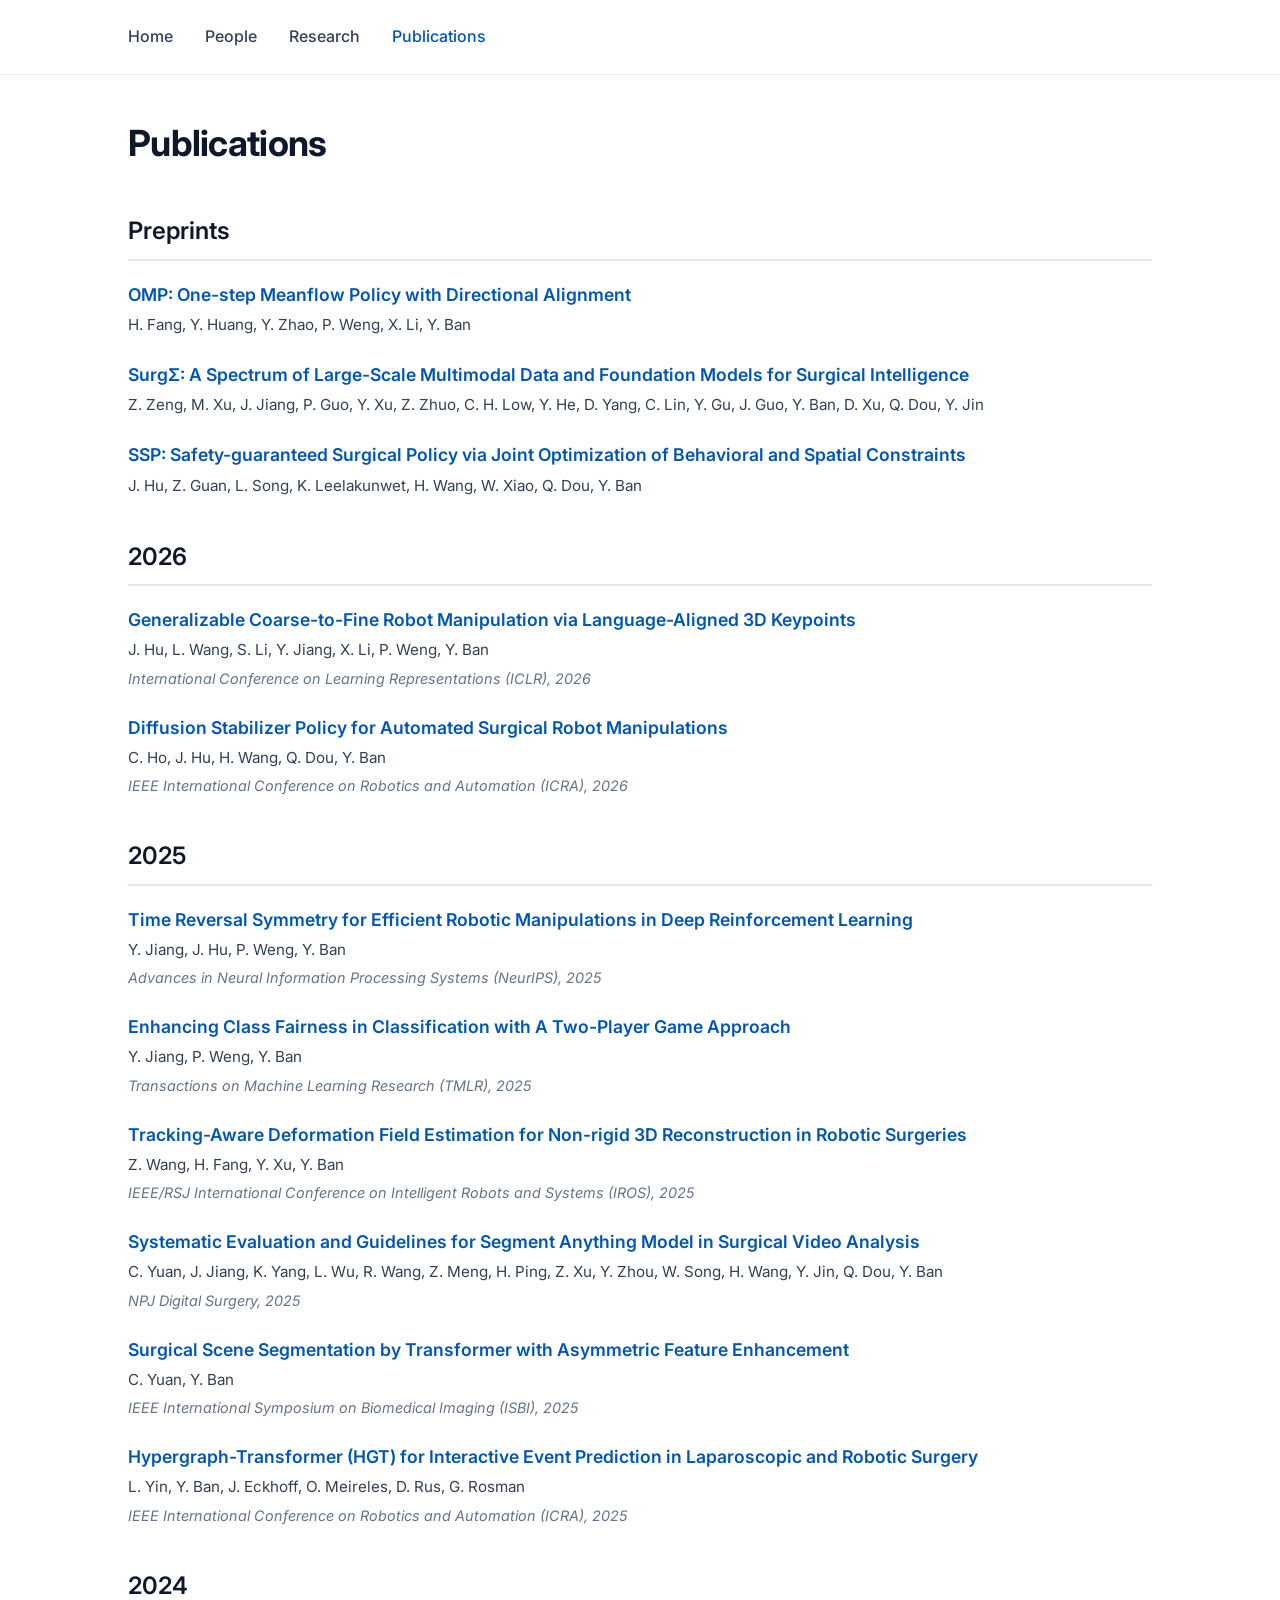
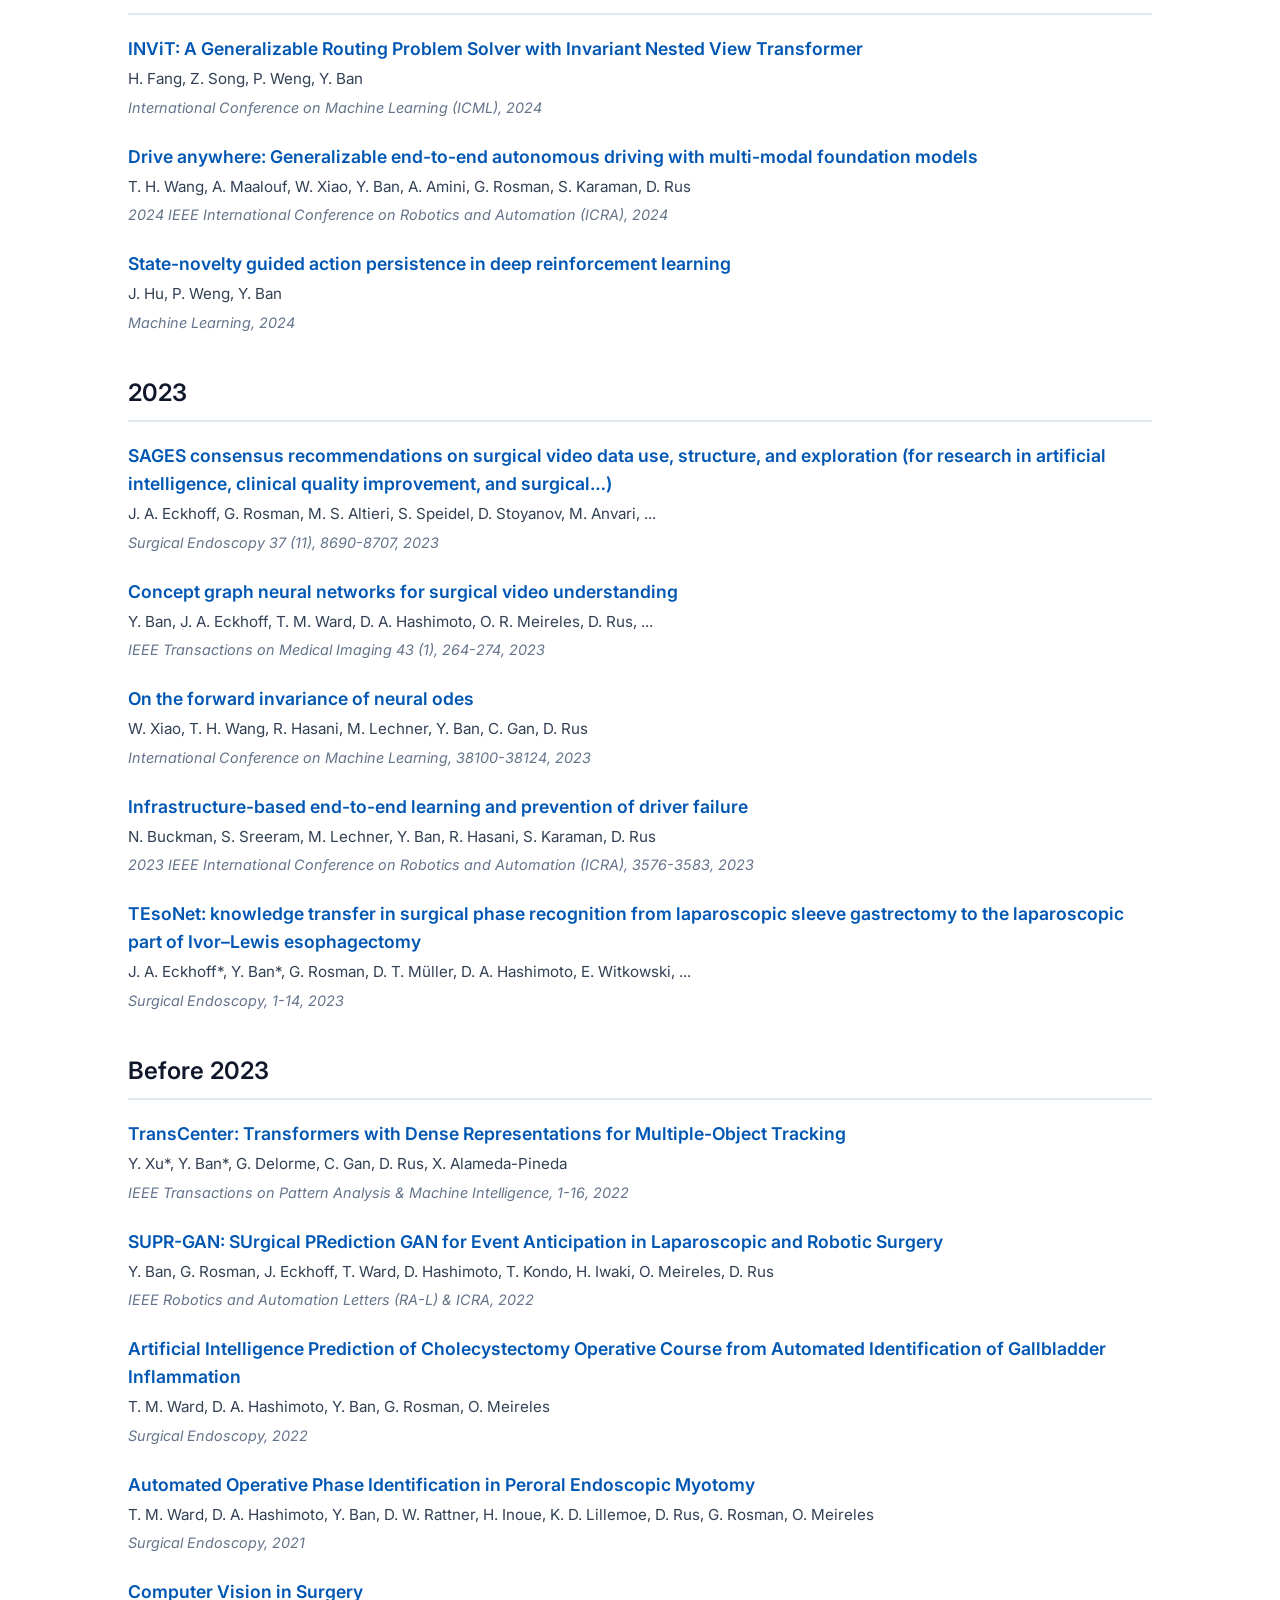
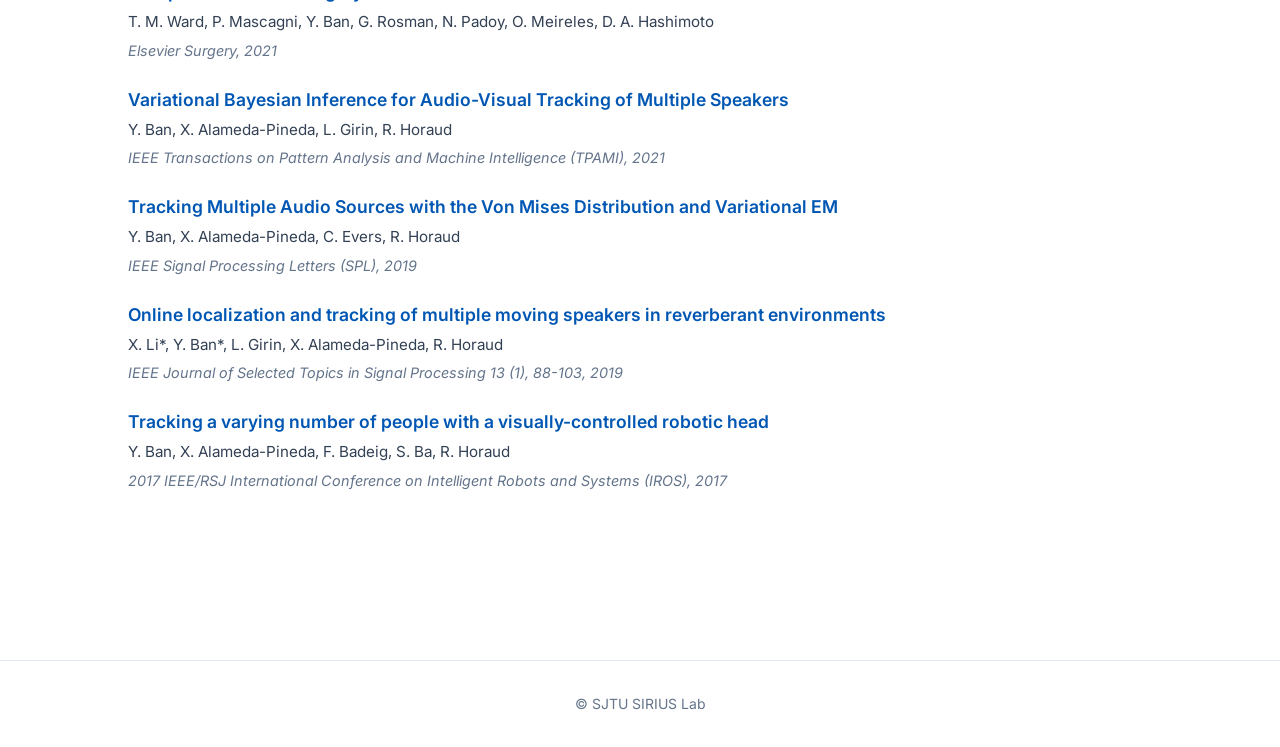
==== publications.html @ 18f955bd "Update lab blurb; move TMLR and IROS papers to 2025 on publications page Made-with: Cursor" ====
<!doctype html>
<html lang="en">
  <head>
    <meta charset="UTF-8" />
    <title>Publications - SIRIUS Lab</title>
    <meta name="viewport" content="width=device-width, initial-scale=1.0" />
    <link rel="icon" type="image/png" href="images/lab_logo.png" />
    <link rel="stylesheet" href="styles.css" />
  </head>
  <body>
    <nav>
      <div class="nav-container">
        <a href="index.html">Home</a>
        <a href="people.html">People</a>
        <a href="index.html#research">Research</a>
        <a href="publications.html" class="active">Publications</a>
      </div>
    </nav>
    <div class="container">
      <h1>Publications</h1>
      
      <h2>Preprints</h2>
      <div class="preprints-list">
        <div class="publication">
          <div class="publication-title"><a href="https://kasumigaoka-utaha.github.io/OMP_web/" target="_blank">OMP: One-step Meanflow Policy with Directional Alignment</a></div>
          <div class="publication-authors">H. Fang, Y. Huang, Y. Zhao, P. Weng, X. Li, Y. Ban</div>
        </div>
        <div class="publication">
          <div class="publication-title"><a href="https://surgsigma.github.io" target="_blank">SurgΣ: A Spectrum of Large-Scale Multimodal Data and Foundation Models for Surgical Intelligence</a></div>
          <div class="publication-authors">Z. Zeng, M. Xu, J. Jiang, P. Guo, Y. Xu, Z. Zhuo, C. H. Low, Y. He, D. Yang, C. Lin, Y. Gu, J. Guo, Y. Ban, D. Xu, Q. Dou, Y. Jin</div>
        </div>
        <div class="publication">
          <div class="publication-title"><a href="https://arxiv.org/abs/2603.07032" target="_blank">SSP: Safety-guaranteed Surgical Policy via Joint Optimization of Behavioral and Spatial Constraints</a></div>
          <div class="publication-authors">J. Hu, Z. Guan, L. Song, K. Leelakunwet, H. Wang, W. Xiao, Q. Dou, Y. Ban</div>
        </div>
        <!--
        <div class="publication">
          <div class="publication-title"><a href="https://scholar.google.com/citations?view_op=view_citation&hl=en&user=4EXokwkAAAAJ&citation_for_view=4EXokwkAAAAJ:YFjsv_pBGBYC" target="_blank">Temporal Propagation of Asymmetric Feature Pyramid for Surgical Scene Segmentation</a></div>
          <div class="publication-authors">C. Yuan, Y. Ban</div>
        </div>
        -->
        <!--
        <div class="publication">
          <div class="publication-title"><a href="https://scholar.google.com/citations?view_op=view_citation&hl=en&user=4EXokwkAAAAJ&citation_for_view=4EXokwkAAAAJ:NMxIlDl6LWMC" target="_blank">Tracking-Aware Deformation Field Estimation for Non-rigid 3D Reconstruction in Robotic Surgeries</a></div>
          <div class="publication-authors">Z. Wang, H. Fang, Y. Xu, Y. Ban</div>
        </div>
        -->
        <!--
        <div class="publication">
          <div class="publication-title"><a href="https://scholar.google.com/citations?view_op=view_citation&hl=en&user=4EXokwkAAAAJ&citation_for_view=4EXokwkAAAAJ:JV2RwH3_ST0C" target="_blank">Is Segment Anything Model 2 All You Need for Surgery Video Segmentation? A Systematic Evaluation</a></div>
          <div class="publication-authors">C. Yuan, J. Jiang, K. Yang, L. Wu, R. Wang, Z. Meng, H. Ping, Z. Xu, Y. Zhou, Y. Ban</div>
        </div>
        -->
        <!--
        <div class="publication">
          <div class="publication-title"><a href="https://scholar.google.com/citations?view_op=view_citation&hl=en&user=4EXokwkAAAAJ&citation_for_view=4EXokwkAAAAJ:k_IJM867U9cC" target="_blank">Enhancing Class Fairness in Classification with A Two-Player Game Approach</a></div>
          <div class="publication-authors">Y. Jiang, P. Weng, Y. Ban</div>
        </div>
        -->
      </div>
      <h2>2026</h2>
      <div class="publication">
        <div class="publication-title"><a href="https://arxiv.org/abs/2509.23575" target="_blank">Generalizable Coarse-to-Fine Robot Manipulation via Language-Aligned 3D Keypoints</a></div>
        <div class="publication-authors">J. Hu, L. Wang, S. Li, Y. Jiang, X. Li, P. Weng, Y. Ban</div>
        <div class="publication-venue">International Conference on Learning Representations (ICLR), 2026</div>
      </div>
      <div class="publication">
        <div class="publication-title"><a href="https://scholar.google.com/citations?view_op=view_citation&hl=en&user=4EXokwkAAAAJ&citation_for_view=4EXokwkAAAAJ:hMod-77fHWUC" target="_blank">Diffusion Stabilizer Policy for Automated Surgical Robot Manipulations</a></div>
        <div class="publication-authors">C. Ho, J. Hu, H. Wang, Q. Dou, Y. Ban</div>
        <div class="publication-venue">IEEE International Conference on Robotics and Automation (ICRA), 2026</div>
      </div>
      <h2>2025</h2>
      <div class="publication">
        <div class="publication-title"><a href="https://scholar.google.com/citations?view_op=view_citation&hl=en&user=4EXokwkAAAAJ&citation_for_view=4EXokwkAAAAJ:BqipwSGYUEgC" target="_blank">Time Reversal Symmetry for Efficient Robotic Manipulations in Deep Reinforcement Learning</a></div>
        <div class="publication-authors">Y. Jiang, J. Hu, P. Weng, Y. Ban</div>
        <div class="publication-venue">Advances in Neural Information Processing Systems (NeurIPS), 2025</div>
      </div>
      <div class="publication">
        <div class="publication-title"><a href="https://scholar.google.com/citations?view_op=view_citation&hl=en&user=4EXokwkAAAAJ&citation_for_view=4EXokwkAAAAJ:k_IJM867U9cC" target="_blank">Enhancing Class Fairness in Classification with A Two-Player Game Approach</a></div>
        <div class="publication-authors">Y. Jiang, P. Weng, Y. Ban</div>
        <div class="publication-venue">Transactions on Machine Learning Research (TMLR), 2025</div>
      </div>
      <div class="publication">
        <div class="publication-title"><a href="https://scholar.google.com/citations?view_op=view_citation&hl=en&user=4EXokwkAAAAJ&citation_for_view=4EXokwkAAAAJ:NMxIlDl6LWMC" target="_blank">Tracking-Aware Deformation Field Estimation for Non-rigid 3D Reconstruction in Robotic Surgeries</a></div>
        <div class="publication-authors">Z. Wang, H. Fang, Y. Xu, Y. Ban</div>
        <div class="publication-venue">IEEE/RSJ International Conference on Intelligent Robots and Systems (IROS), 2025</div>
      </div>
      <div class="publication">
        <div class="publication-title"><a href="https://arxiv.org/abs/2501.00525" target="_blank">Systematic Evaluation and Guidelines for Segment Anything Model in Surgical Video Analysis</a></div>
        <div class="publication-authors">C. Yuan, J. Jiang, K. Yang, L. Wu, R. Wang, Z. Meng, H. Ping, Z. Xu, Y. Zhou, W. Song, H. Wang, Y. Jin, Q. Dou, Y. Ban</div>
        <div class="publication-venue">NPJ Digital Surgery, 2025</div>
      </div>
      <div class="publication">
        <div class="publication-title"><a href="https://scholar.google.com/citations?view_op=view_citation&hl=en&user=4EXokwkAAAAJ&citation_for_view=4EXokwkAAAAJ:M3NEmzRMIkIC" target="_blank">Surgical Scene Segmentation by Transformer with Asymmetric Feature Enhancement</a></div>
        <div class="publication-authors">C. Yuan, Y. Ban</div>
        <div class="publication-venue">IEEE International Symposium on Biomedical Imaging (ISBI), 2025</div>
      </div>
      <div class="publication">
        <div class="publication-title"><a href="https://scholar.google.com/citations?view_op=view_citation&hl=en&user=4EXokwkAAAAJ&citation_for_view=4EXokwkAAAAJ:bEWYMUwI8FkC" target="_blank">Hypergraph-Transformer (HGT) for Interactive Event Prediction in Laparoscopic and Robotic Surgery</a></div>
        <div class="publication-authors">L. Yin, Y. Ban, J. Eckhoff, O. Meireles, D. Rus, G. Rosman</div>
        <div class="publication-venue">IEEE International Conference on Robotics and Automation (ICRA), 2025</div>
      </div>
      <h2>2024</h2>
      <div class="publication">
        <div class="publication-title"><a href="https://scholar.google.com/citations?view_op=view_citation&hl=en&user=4EXokwkAAAAJ&citation_for_view=4EXokwkAAAAJ:TFP_iSt0sucC" target="_blank">INViT: A Generalizable Routing Problem Solver with Invariant Nested View Transformer</a></div>
        <div class="publication-authors">H. Fang, Z. Song, P. Weng, Y. Ban</div>
        <div class="publication-venue">International Conference on Machine Learning (ICML), 2024</div>
      </div>
      <div class="publication">
        <div class="publication-title"><a href="https://scholar.google.com/citations?view_op=view_citation&hl=en&user=4EXokwkAAAAJ&citation_for_view=4EXokwkAAAAJ:r0BpntZqJG4C" target="_blank">Drive anywhere: Generalizable end-to-end autonomous driving with multi-modal foundation models</a></div>
        <div class="publication-authors">T. H. Wang, A. Maalouf, W. Xiao, Y. Ban, A. Amini, G. Rosman, S. Karaman, D. Rus</div>
        <div class="publication-venue">2024 IEEE International Conference on Robotics and Automation (ICRA), 2024</div>
      </div>
      <div class="publication">
        <div class="publication-title"><a href="https://link.springer.com/article/10.1007/s10994-024-06675-z" target="_blank">State-novelty guided action persistence in deep reinforcement learning</a></div>
        <div class="publication-authors">J. Hu, P. Weng, Y. Ban</div>
        <div class="publication-venue">Machine Learning, 2024</div>
      </div>
      <h2>2023</h2>
      <div class="publication">
        <div class="publication-title"><a href="https://scholar.google.com/citations?view_op=view_citation&hl=en&user=4EXokwkAAAAJ&citation_for_view=4EXokwkAAAAJ:RHpTSmoSYBkC" target="_blank">SAGES consensus recommendations on surgical video data use, structure, and exploration (for research in artificial intelligence, clinical quality improvement, and surgical…)</a></div>
        <div class="publication-authors">J. A. Eckhoff, G. Rosman, M. S. Altieri, S. Speidel, D. Stoyanov, M. Anvari, ...</div>
        <div class="publication-venue">Surgical Endoscopy 37 (11), 8690-8707, 2023</div>
      </div>
      <div class="publication">
        <div class="publication-title"><a href="https://scholar.google.com/citations?view_op=view_citation&hl=en&user=4EXokwkAAAAJ&citation_for_view=4EXokwkAAAAJ:7PzlFSSx8tAC" target="_blank">Concept graph neural networks for surgical video understanding</a></div>
        <div class="publication-authors">Y. Ban, J. A. Eckhoff, T. M. Ward, D. A. Hashimoto, O. R. Meireles, D. Rus, ...</div>
        <div class="publication-venue">IEEE Transactions on Medical Imaging 43 (1), 264-274, 2023</div>
      </div>
      <div class="publication">
        <div class="publication-title"><a href="https://scholar.google.com/citations?view_op=view_citation&hl=en&user=4EXokwkAAAAJ&citation_for_view=4EXokwkAAAAJ:_Qo2XoVZTnwC" target="_blank">On the forward invariance of neural odes</a></div>
        <div class="publication-authors">W. Xiao, T. H. Wang, R. Hasani, M. Lechner, Y. Ban, C. Gan, D. Rus</div>
        <div class="publication-venue">International Conference on Machine Learning, 38100-38124, 2023</div>
      </div>
      <div class="publication">
        <div class="publication-title"><a href="https://scholar.google.com/citations?view_op=view_citation&hl=en&user=4EXokwkAAAAJ&citation_for_view=4EXokwkAAAAJ:R3hNpaxXUhUC" target="_blank">Infrastructure-based end-to-end learning and prevention of driver failure</a></div>
        <div class="publication-authors">N. Buckman, S. Sreeram, M. Lechner, Y. Ban, R. Hasani, S. Karaman, D. Rus</div>
        <div class="publication-venue">2023 IEEE International Conference on Robotics and Automation (ICRA), 3576-3583, 2023</div>
      </div>
      <div class="publication">
        <div class="publication-title"><a href="https://scholar.google.com/citations?view_op=view_citation&hl=en&user=4EXokwkAAAAJ&citation_for_view=4EXokwkAAAAJ:e5wmG9Sq2KIC" target="_blank">TEsoNet: knowledge transfer in surgical phase recognition from laparoscopic sleeve gastrectomy to the laparoscopic part of Ivor–Lewis esophagectomy</a></div>
        <div class="publication-authors">J. A. Eckhoff*, Y. Ban*, G. Rosman, D. T. Müller, D. A. Hashimoto, E. Witkowski, ...</div>
        <div class="publication-venue">Surgical Endoscopy, 1-14, 2023</div>
      </div>
      <h2>Before 2023</h2>
      <div class="publication">
        <div class="publication-title"><a href="#">TransCenter: Transformers with Dense Representations for Multiple-Object Tracking</a></div>
        <div class="publication-authors">Y. Xu*, Y. Ban*, G. Delorme, C. Gan, D. Rus, X. Alameda-Pineda</div>
        <div class="publication-venue">IEEE Transactions on Pattern Analysis & Machine Intelligence, 1-16, 2022</div>
      </div>
      <div class="publication">
        <div class="publication-title"><a href="#">SUPR-GAN: SUrgical PRediction GAN for Event Anticipation in Laparoscopic and Robotic Surgery</a></div>
        <div class="publication-authors">Y. Ban, G. Rosman, J. Eckhoff, T. Ward, D. Hashimoto, T. Kondo, H. Iwaki, O. Meireles, D. Rus</div>
        <div class="publication-venue">IEEE Robotics and Automation Letters (RA-L) & ICRA, 2022</div>
      </div>
      <div class="publication">
        <div class="publication-title"><a href="#">Artificial Intelligence Prediction of Cholecystectomy Operative Course from Automated Identification of Gallbladder Inflammation</a></div>
        <div class="publication-authors">T. M. Ward, D. A. Hashimoto, Y. Ban, G. Rosman, O. Meireles</div>
        <div class="publication-venue">Surgical Endoscopy, 2022</div>
      </div>
      <div class="publication">
        <div class="publication-title"><a href="#">Automated Operative Phase Identification in Peroral Endoscopic Myotomy</a></div>
        <div class="publication-authors">T. M. Ward, D. A. Hashimoto, Y. Ban, D. W. Rattner, H. Inoue, K. D. Lillemoe, D. Rus, G. Rosman, O. Meireles</div>
        <div class="publication-venue">Surgical Endoscopy, 2021</div>
      </div>
      <div class="publication">
        <div class="publication-title"><a href="#">Computer Vision in Surgery</a></div>
        <div class="publication-authors">T. M. Ward, P. Mascagni, Y. Ban, G. Rosman, N. Padoy, O. Meireles, D. A. Hashimoto</div>
        <div class="publication-venue">Elsevier Surgery, 2021</div>
      </div>
      <div class="publication">
        <div class="publication-title"><a href="#">Variational Bayesian Inference for Audio-Visual Tracking of Multiple Speakers</a></div>
        <div class="publication-authors">Y. Ban, X. Alameda-Pineda, L. Girin, R. Horaud</div>
        <div class="publication-venue">IEEE Transactions on Pattern Analysis and Machine Intelligence (TPAMI), 2021</div>
      </div>
      <div class="publication">
        <div class="publication-title"><a href="#">Tracking Multiple Audio Sources with the Von Mises Distribution and Variational EM</a></div>
        <div class="publication-authors">Y. Ban, X. Alameda-Pineda, C. Evers, R. Horaud</div>
        <div class="publication-venue">IEEE Signal Processing Letters (SPL), 2019</div>
      </div>
      <div class="publication">
        <div class="publication-title"><a href="#">Online localization and tracking of multiple moving speakers in reverberant environments</a></div>
        <div class="publication-authors">X. Li*, Y. Ban*, L. Girin, X. Alameda-Pineda, R. Horaud</div>
        <div class="publication-venue">IEEE Journal of Selected Topics in Signal Processing 13 (1), 88-103, 2019</div>
      </div>
      <div class="publication">
        <div class="publication-title"><a href="#">Tracking a varying number of people with a visually-controlled robotic head</a></div>
        <div class="publication-authors">Y. Ban, X. Alameda-Pineda, F. Badeig, S. Ba, R. Horaud</div>
        <div class="publication-venue">2017 IEEE/RSJ International Conference on Intelligent Robots and Systems (IROS), 2017</div>
      </div>
    </div>
    <footer>
      © SJTU SIRIUS Lab
    </footer>
  </body>
</html>
---- styles.css ----
@import url('https://fonts.googleapis.com/css2?family=Inter:wght@300;400;500;600;700&display=swap');

:root {
  --primary-color: #0056b3;
  --text-main: #334155;
  --text-heading: #0f172a;
  --text-muted: #64748b;
  --bg-main: #ffffff;
  --bg-secondary: #f8fafc;
  --border-color: #e2e8f0;
}

body {
  font-family: 'Inter', -apple-system, BlinkMacSystemFont, 'Segoe UI', Roboto, Helvetica, Arial, sans-serif;
  background: var(--bg-main);
  color: var(--text-main);
  margin: 0;
  padding: 0;
  font-size: 16px;
  line-height: 1.6;
  -webkit-font-smoothing: antialiased;
}

.container {
  max-width: 1024px;
  margin: 0 auto;
  padding: 40px 24px 80px 24px;
}

/* Typography */
h1, h2, h3, h4 {
  color: var(--text-heading);
  margin-top: 0;
}

h1 {
  font-size: 2.25rem;
  font-weight: 700;
  margin-bottom: 0.5rem;
  letter-spacing: -0.02em;
}

h2 {
  font-size: 1.5rem;
  font-weight: 600;
  margin-top: 2.5rem;
  margin-bottom: 1.25rem;
  border-bottom: 2px solid var(--border-color);
  padding-bottom: 0.5rem;
}

a {
  color: var(--primary-color);
  text-decoration: none;
  transition: color 0.2s ease;
}

a:hover {
  color: #003d82;
  text-decoration: underline;
}

/* Navigation */
nav {
  background: rgba(255, 255, 255, 0.95);
  backdrop-filter: blur(8px);
  border-bottom: 1px solid var(--border-color);
  position: sticky;
  top: 0;
  z-index: 1000;
  padding: 1rem 0;
}

.nav-container {
  max-width: 1024px;
  margin: 0 auto;
  display: flex;
  gap: 2rem;
  padding: 0 24px;
  align-items: center;
}

.nav-container a {
  color: var(--text-main);
  font-weight: 500;
  font-size: 1rem;
  padding: 0.5rem 0;
}

.nav-container a:hover,
.nav-container a.active {
  color: var(--primary-color);
  text-decoration: none;
}

/* Home Page Specifics */
.lab-desc {
  font-size: 1.125rem;
  color: var(--text-main);
  line-height: 1.7;
  margin-bottom: 1.5rem;
}

.hiring {
  background: var(--bg-secondary);
  border-left: 4px solid var(--primary-color);
  padding: 1rem 1.5rem;
  margin: 2rem 0;
  border-radius: 0 8px 8px 0;
  font-weight: 500;
}

.photo-player {
  position: relative;
  margin-bottom: 2.5rem;
  border-radius: 12px;
  overflow: hidden;
  box-shadow: 0 4px 20px rgba(0, 0, 0, 0.08);
  background: #000;
}

.photo-player img {
  width: 100%;
  height: auto;
  aspect-ratio: 16 / 9;
  object-fit: cover;
  display: block;
  transition: opacity 0.3s ease-in-out;
}

.carousel-btn {
  position: absolute;
  top: 50%;
  transform: translateY(-50%);
  background: rgba(0, 0, 0, 0.4);
  color: white;
  border: none;
  width: 44px;
  height: 44px;
  border-radius: 50%;
  font-size: 1.2rem;
  cursor: pointer;
  display: flex;
  align-items: center;
  justify-content: center;
  transition: background 0.2s, transform 0.2s;
  z-index: 10;
  backdrop-filter: blur(4px);
  -webkit-backdrop-filter: blur(4px);
}

.carousel-btn:hover {
  background: rgba(0, 0, 0, 0.7);
  transform: translateY(-50%) scale(1.1);
}

.carousel-btn.prev {
  left: 16px;
}

.carousel-btn.next {
  right: 16px;
}

.carousel-dots {
  position: absolute;
  bottom: 16px;
  left: 50%;
  transform: translateX(-50%);
  display: flex;
  gap: 8px;
  z-index: 10;
}

.carousel-dots .dot {
  width: 8px;
  height: 8px;
  border-radius: 50%;
  background: rgba(255, 255, 255, 0.5);
  cursor: pointer;
  transition: background 0.2s, transform 0.2s;
}

.carousel-dots .dot:hover {
  background: rgba(255, 255, 255, 0.8);
}

.carousel-dots .dot.active {
  background: rgba(255, 255, 255, 1);
  transform: scale(1.3);
}

/* News */
.news-list {
  list-style: none;
  padding: 0;
  margin: 0;
}

.news-list li {
  margin-bottom: 0.75rem;
  padding-left: 1.5rem;
  position: relative;
}

.news-list li::before {
  content: "•";
  color: var(--primary-color);
  position: absolute;
  left: 0;
  font-weight: bold;
}

.news-list .highlight {
  font-weight: 600;
  color: var(--text-heading);
  margin-right: 0.5rem;
}

/* Publications - Image List */
.topics {
  color: var(--text-muted);
  font-weight: 500;
  cursor: pointer;
  transition: color 0.2s;
  font-size: 0.95rem;
}

.topics:hover {
  color: var(--primary-color);
}

.publication-item {
  display: flex;
  gap: 2rem;
  margin-bottom: 2.5rem;
  align-items: flex-start;
}

.publication-img {
  width: 280px;
  min-width: 280px;
  border-radius: 8px;
  border: 1px solid var(--border-color);
  box-shadow: 0 2px 8px rgba(0,0,0,0.04);
}

.publication-info {
  flex: 1;
}

.pub-title {
  font-size: 1.125rem;
  font-weight: 600;
  color: var(--text-heading);
  margin-bottom: 0.5rem;
  line-height: 1.4;
}

.pub-authors {
  color: var(--text-main);
  margin-bottom: 0.5rem;
  font-size: 0.95rem;
}

.pub-venue {
  font-weight: 600;
  color: var(--text-heading);
  font-size: 0.95rem;
  display: block;
  margin-bottom: 0.5rem;
}

.pub-links a {
  font-size: 0.9rem;
  font-weight: 500;
  margin-right: 1rem;
  color: var(--primary-color);
  text-transform: uppercase;
  letter-spacing: 0.05em;
}

/* Publications - Text List (publications.html) */
.publication {
  margin-bottom: 1.5rem;
}

.publication-title {
  font-size: 1.1rem;
  font-weight: 600;
  margin-bottom: 0.25rem;
}

.publication-authors {
  font-size: 0.95rem;
  color: var(--text-main);
  margin-bottom: 0.25rem;
}

.publication-venue {
  font-size: 0.9rem;
  color: var(--text-muted);
  font-style: italic;
}

/* People Page */
.people-grid {
  display: grid;
  grid-template-columns: repeat(auto-fill, minmax(220px, 1fr));
  gap: 3rem 2rem;
  margin-top: 2rem;
}

.person-card {
  text-align: center;
}

.person-card.pi {
  grid-column: 1 / -1;
  display: flex;
  text-align: left;
  gap: 2.5rem;
  align-items: flex-start;
  margin-bottom: 2rem;
}

.person-photo {
  width: 200px;
  height: 200px;
  border-radius: 50%;
  object-fit: cover;
  margin-bottom: 1rem;
  border: 4px solid var(--bg-main);
  box-shadow: 0 4px 12px rgba(0,0,0,0.08);
}

.person-card.pi .person-photo {
  width: 240px;
  height: 240px;
  border-radius: 12px;
  margin-bottom: 0;
}

.person-name {
  font-size: 1.25rem;
  font-weight: 600;
  color: var(--text-heading);
  margin-bottom: 0.25rem;
}

.person-role {
  color: var(--primary-color);
  font-weight: 500;
  font-size: 0.95rem;
  margin-bottom: 0.75rem;
}

.person-desc {
  font-size: 0.95rem;
  color: var(--text-main);
  margin-bottom: 1rem;
}

.person-teaching {
  font-size: 0.9rem;
  color: var(--text-muted);
  margin-top: 1rem;
  line-height: 1.5;
}

/* Footer */
footer {
  text-align: center;
  color: var(--text-muted);
  font-size: 0.875rem;
  padding: 2rem 0;
  border-top: 1px solid var(--border-color);
  margin-top: 4rem;
}

/* Responsive */
@media (max-width: 768px) {
  .container {
    padding: 24px 16px 60px 16px;
  }
  h1 {
    font-size: 1.75rem;
  }
  .nav-container {
    flex-wrap: wrap;
    gap: 1rem;
    justify-content: center;
    padding: 0 16px;
  }
  .publication-item {
    flex-direction: column;
    gap: 1rem;
  }
  .publication-img {
    width: 100%;
    max-width: 100%;
    min-width: 0;
  }
  .person-card.pi {
    flex-direction: column;
    text-align: center;
    align-items: center;
    padding: 0;
    gap: 1.5rem;
  }
  .person-card.pi .person-photo {
    border-radius: 50%;
    width: 180px;
    height: 180px;
  }
  .people-grid {
    grid-template-columns: repeat(auto-fill, minmax(140px, 1fr));
    gap: 2rem 1rem;
  }
  .person-photo {
    width: 140px;
    height: 140px;
  }
  .carousel-btn {
    width: 36px;
    height: 36px;
    font-size: 1rem;
  }
  .carousel-btn.prev {
    left: 8px;
  }
  .carousel-btn.next {
    right: 8px;
  }
  .research-filters {
    display: block;
    margin-left: 0 !important;
    margin-top: 0.5rem;
    line-height: 1.5;
  }
}
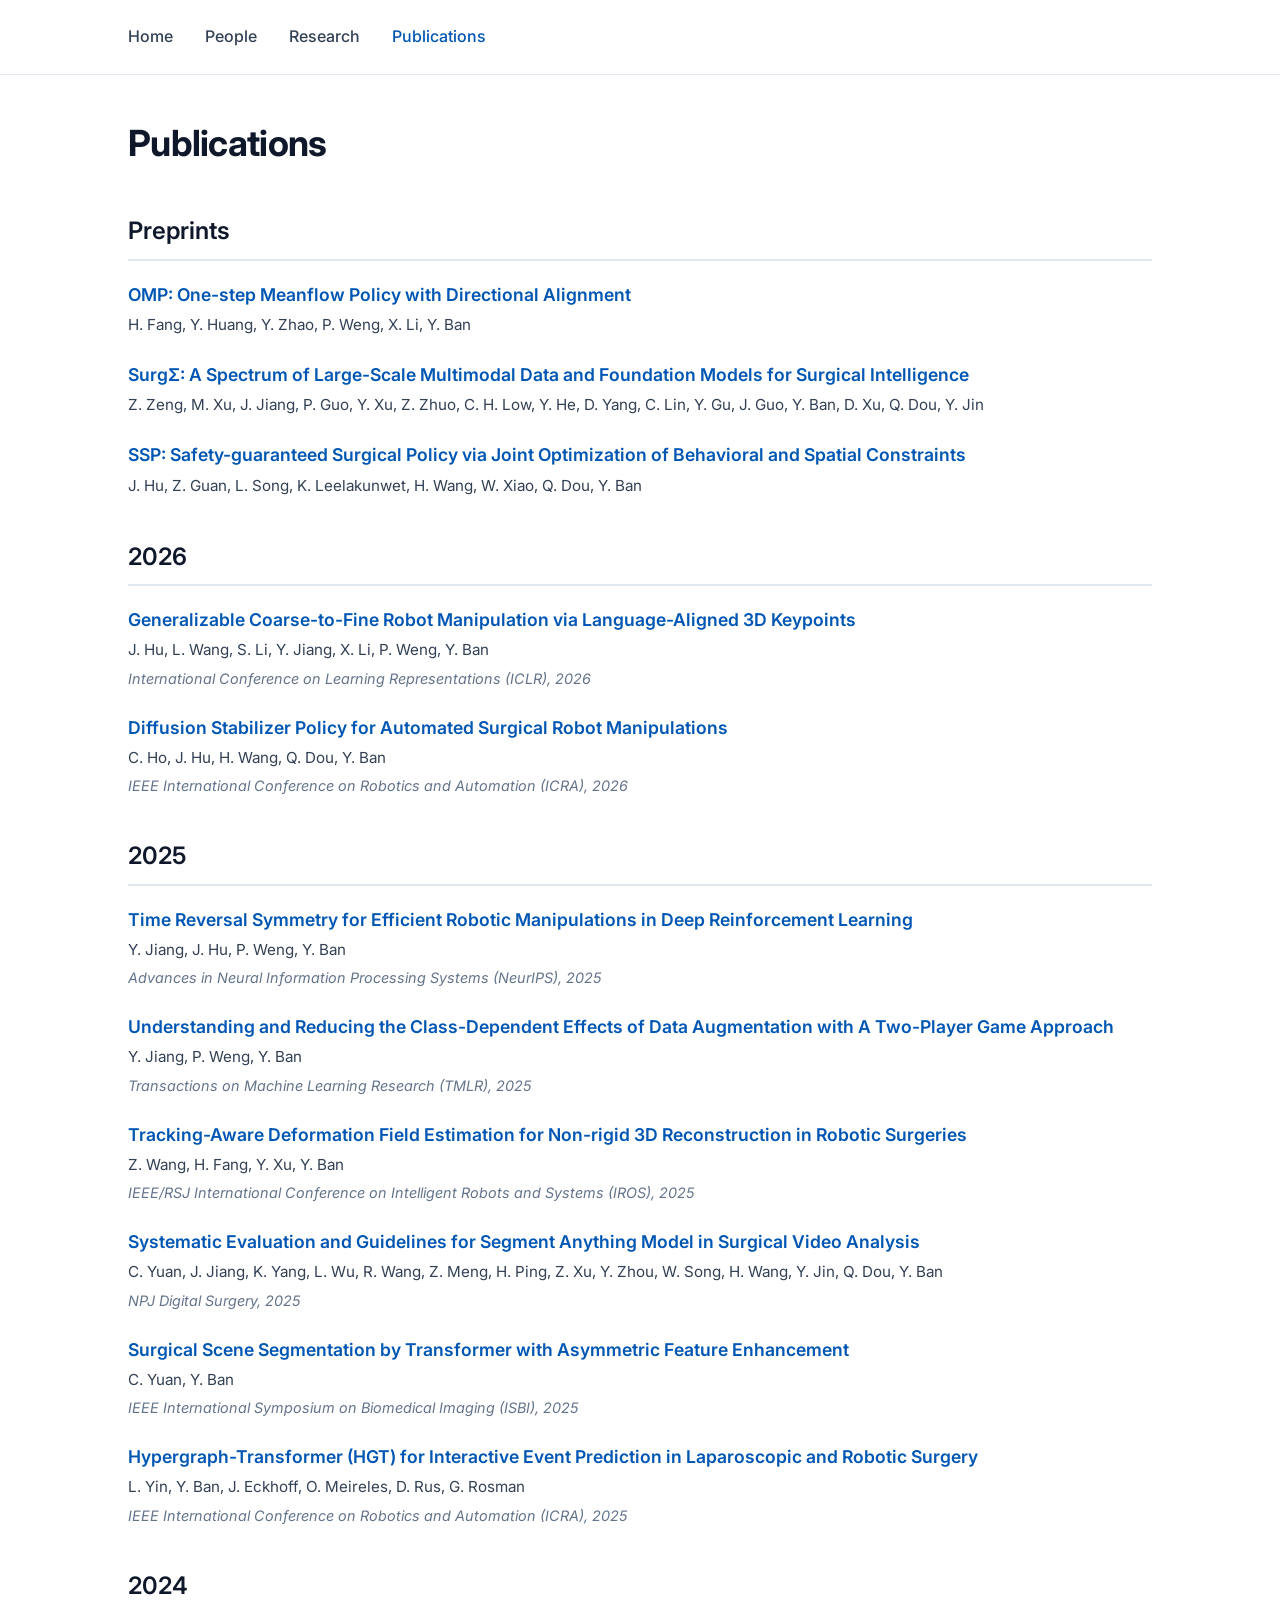
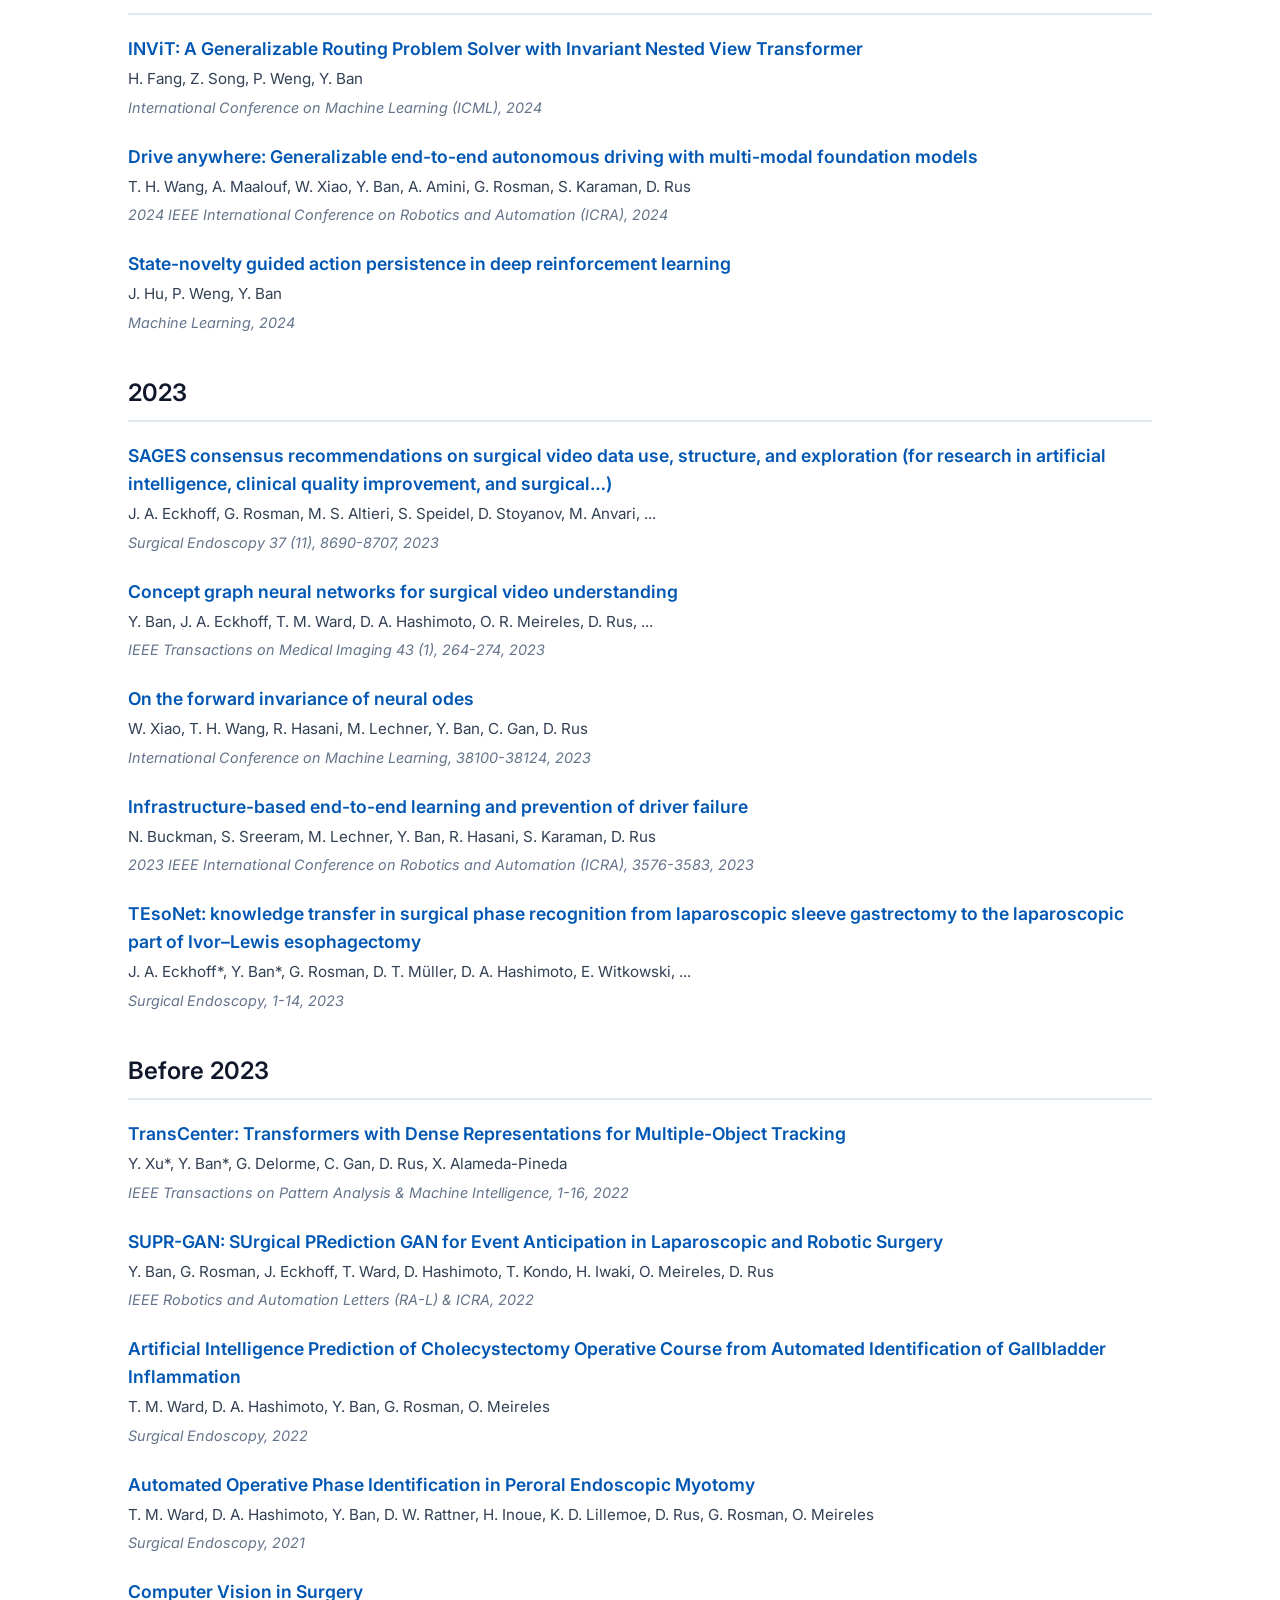
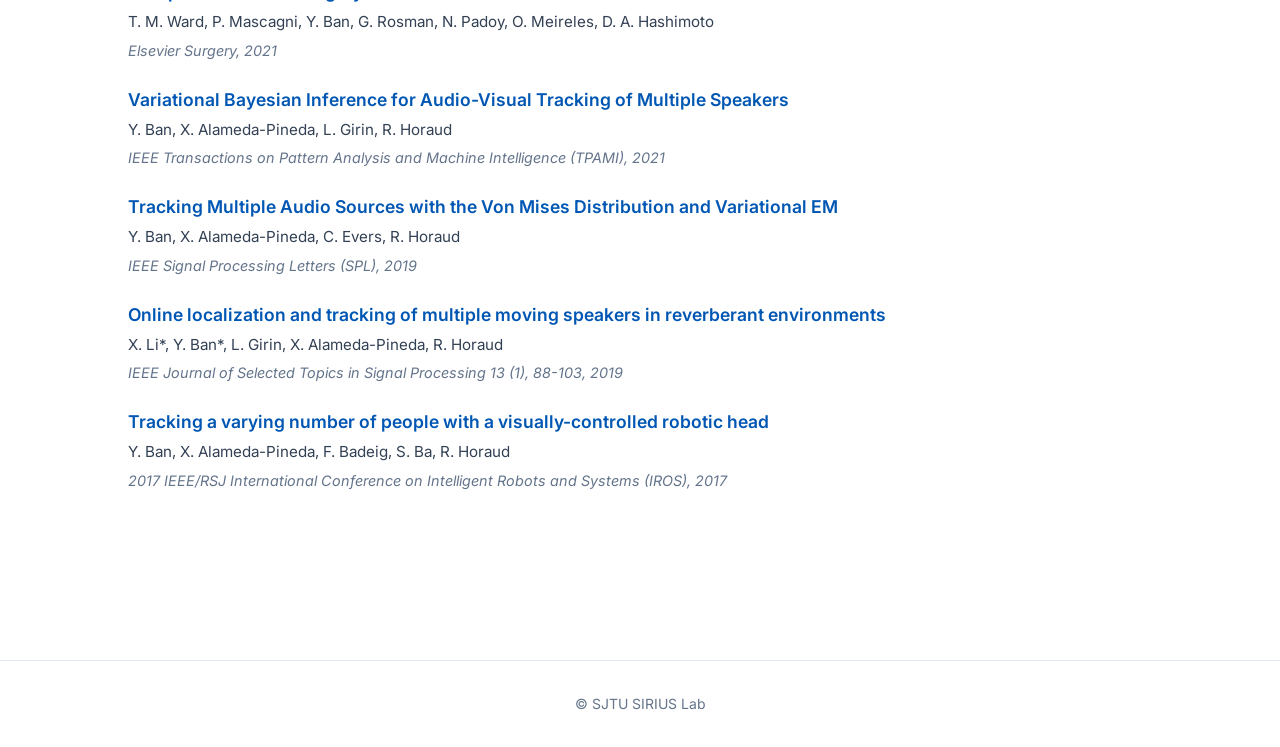
==== commit 16327291: "Update publications.html" ====
--- a/publications.html
+++ b/publications.html
@@ -76,7 +76,7 @@
         <div class="publication-venue">Advances in Neural Information Processing Systems (NeurIPS), 2025</div>
       </div>
       <div class="publication">
-        <div class="publication-title"><a href="https://scholar.google.com/citations?view_op=view_citation&hl=en&user=4EXokwkAAAAJ&citation_for_view=4EXokwkAAAAJ:k_IJM867U9cC" target="_blank">Enhancing Class Fairness in Classification with A Two-Player Game Approach</a></div>
+        <div class="publication-title"><a href="https://scholar.google.com/citations?view_op=view_citation&hl=en&user=4EXokwkAAAAJ&citation_for_view=4EXokwkAAAAJ:RGFaLdJalmkC" target="_blank">Understanding and Reducing the Class-Dependent Effects of Data Augmentation with A Two-Player Game Approach</a></div>
         <div class="publication-authors">Y. Jiang, P. Weng, Y. Ban</div>
         <div class="publication-venue">Transactions on Machine Learning Research (TMLR), 2025</div>
       </div>
